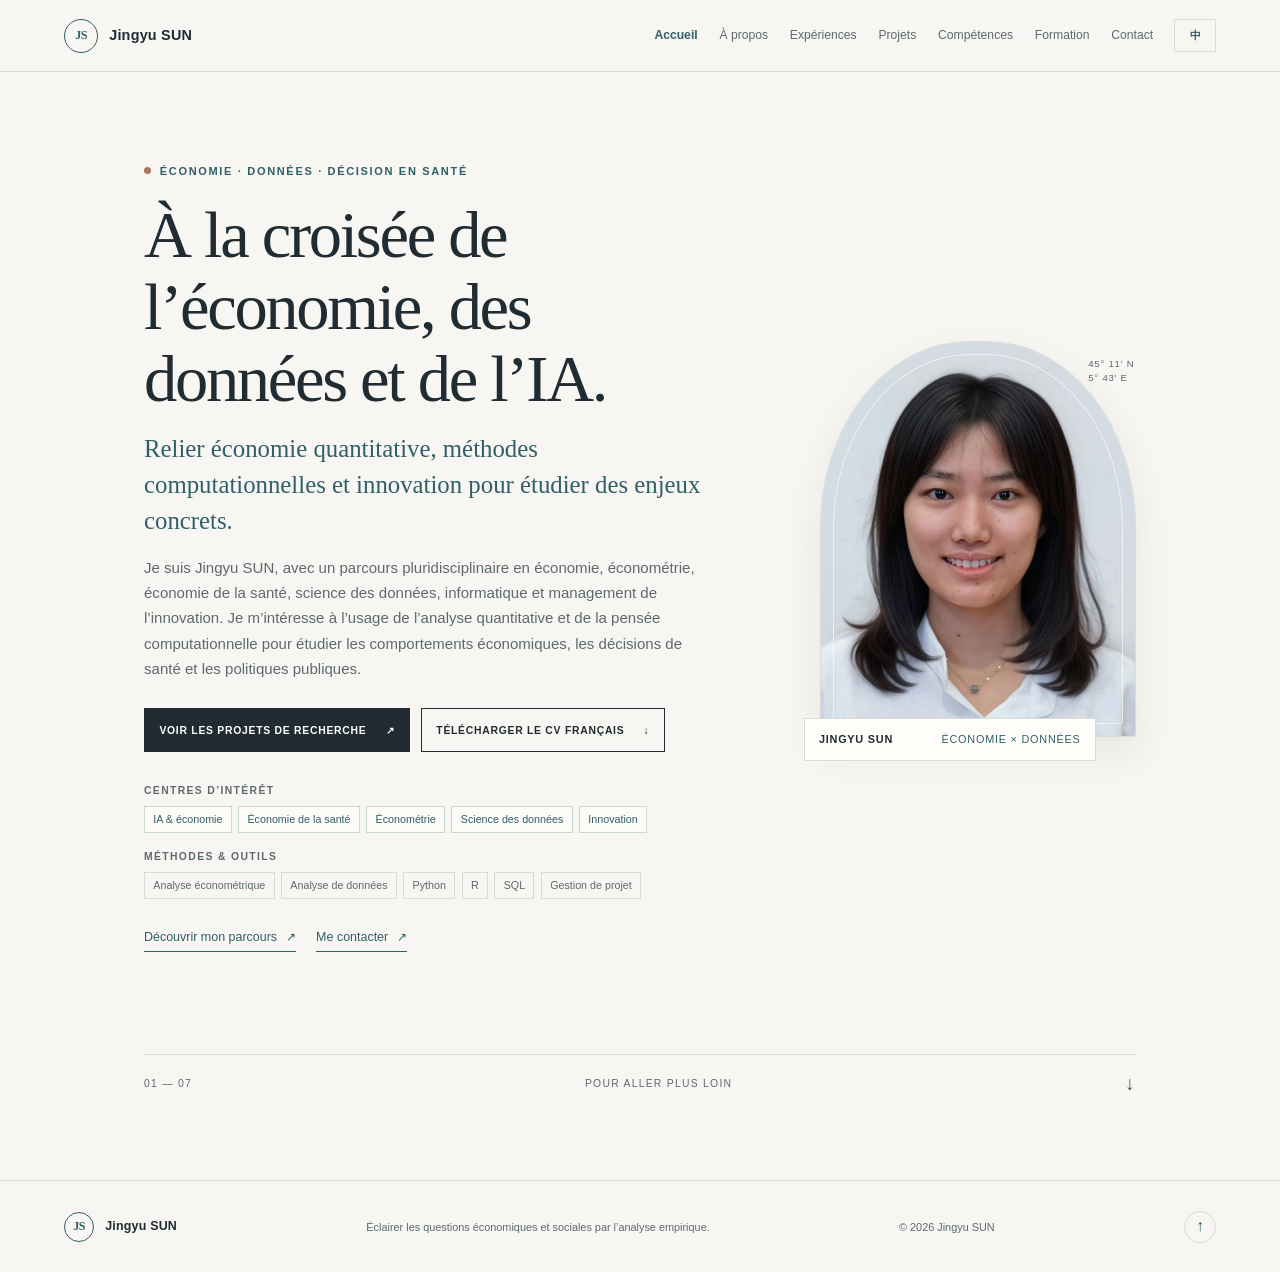
==== index.html @ 1eef6adf "Redesign academic portfolio website" ====
<!doctype html>
<html lang="fr">
<head>
  <meta charset="utf-8"><meta name="viewport" content="width=device-width, initial-scale=1">
  <meta name="description" content="Jingyu SUN — économie quantitative, données, économie de la santé et politiques publiques.">
  <meta name="theme-color" content="#f5f2eb">
  <meta property="og:type" content="website"><meta property="og:title" content="Jingyu SUN | Portfolio académique et professionnel"><meta property="og:description" content="Économie quantitative, données, santé et politiques publiques."><meta property="og:image" content="assets/images/social-card.svg">
  <title>Jingyu SUN | Portfolio académique et professionnel</title>
  <link rel="icon" href="assets/images/favicon.svg" type="image/svg+xml"><link rel="stylesheet" href="css/style.css"><script src="js/main.js" defer></script>
</head>
<body data-page="home" id="top">
  <a class="skip-link" href="#page-content">Aller au contenu</a>
  <header id="site-header" class="site-header"></header>
  <main id="page-content" class="page-shell" tabindex="-1"><noscript>Activez JavaScript pour afficher le portfolio et choisir la langue.</noscript></main>
  <footer id="site-footer" class="site-footer"></footer>
</body>
</html>
---- css/style.css ----
:root{
  color-scheme:light;
  --paper:#f7f6f2;--surface:#fffefa;--surface-soft:#efeee8;--ink:#202b32;--muted:#5d696e;
  --accent:#315f68;--accent-soft:#dce8e5;--line:#d9ddd8;--warm:#ab765e;
  --serif:"Playfair Display",Georgia,"Times New Roman",serif;--sans:"DM Sans",Arial,sans-serif;
  --space:clamp(1.2rem,5vw,4.6rem);--header:72px;--measure:1120px;--ease:180ms ease;
  scroll-behavior:smooth;scroll-padding-top:calc(var(--header) + 1.5rem)
}
*,*::before,*::after{box-sizing:border-box}
html{scroll-behavior:smooth}
body{margin:0;background:var(--paper);color:var(--ink);font:400 16px/1.68 var(--sans);-webkit-font-smoothing:antialiased}
a{color:inherit}
button{font:inherit}
img{max-width:100%}
:focus-visible{outline:3px solid var(--warm);outline-offset:4px}
.sr-only{position:absolute;width:1px;height:1px;padding:0;margin:-1px;overflow:hidden;clip:rect(0,0,0,0);white-space:nowrap;border:0}
.skip-link{position:fixed;z-index:1000;left:1rem;top:1rem;padding:.65rem 1rem;background:var(--ink);color:white;text-decoration:none;transform:translateY(-160%)}
.skip-link:focus{transform:translateY(0)}
.site-header{position:sticky;top:0;z-index:50;min-height:var(--header);padding:.6rem var(--space);display:flex;align-items:center;justify-content:space-between;gap:1.5rem;background:rgba(247,246,242,.96);border-bottom:1px solid var(--line);backdrop-filter:blur(12px)}
.brand{display:inline-flex;align-items:center;gap:.7rem;flex:none;text-decoration:none;font-size:.9rem;font-weight:700;letter-spacing:.015em}
.brand-mark{width:34px;height:34px;border:1px solid var(--accent);border-radius:50%;display:grid;place-items:center;color:var(--accent);font:600 .76rem var(--serif);letter-spacing:-.06em}
.site-nav{display:flex;align-items:center;gap:1.3rem}
.nav-links{display:flex;align-items:center;gap:clamp(.7rem,1.7vw,1.5rem)}
.nav-links a{font-size:.76rem;text-decoration:none;color:var(--muted);white-space:nowrap;transition:color var(--ease)}
.nav-links a:hover,.nav-links a[aria-current=page]{color:var(--accent)}
.nav-links a[aria-current=page]{font-weight:700}
.language-toggle{min-width:42px;padding:.4rem .6rem;border:1px solid var(--line);background:transparent;color:var(--accent);font-size:.7rem;font-weight:700;cursor:pointer}
.menu-toggle{display:none}
.page-shell{width:min(var(--measure),100%);min-height:calc(100vh - var(--header) - 96px);margin-inline:auto;padding:clamp(3rem,7vw,6.5rem) var(--space) 5rem}
.eyebrow{margin:0 0 1.2rem;color:var(--accent);font-size:.69rem;font-weight:700;letter-spacing:.15em;text-transform:uppercase}
h1,h2,h3,p{overflow-wrap:anywhere}
h1,h2{font-family:var(--serif);font-weight:500;letter-spacing:-.035em;line-height:1.15}
.page-intro{max-width:760px;margin-bottom:3.6rem}
.page-intro h1,.contact-page h1{font-size:clamp(2.6rem,6.1vw,4.8rem);margin:0 0 1.2rem;text-wrap:balance}
.page-intro .lead,.contact-page .lead{max-width:720px;font-size:clamp(1.05rem,1.8vw,1.23rem);color:var(--ink);line-height:1.65}
.page-intro>p:last-child:not(.eyebrow){color:var(--muted)}
.home-hero{display:grid;grid-template-columns:minmax(0,1.2fr) minmax(270px,.7fr);gap:clamp(2.5rem,7vw,7rem);align-items:center}
.home-copy{max-width:690px}
.home-copy h1{font-size:clamp(2.65rem,5.2vw,4.5rem);line-height:1.08;margin:.25rem 0 1rem;text-wrap:balance}
.home-subtitle{max-width:640px;margin:.6rem 0 1rem;font:500 clamp(1.18rem,2.1vw,1.55rem)/1.45 var(--serif);color:var(--accent)}
.home-intro{max-width:630px;color:var(--muted);font-size:.94rem}
.eyebrow-dot{display:inline-block;width:7px;height:7px;margin:0 .55rem .05rem 0;background:var(--warm);border-radius:50%}
.home-actions{display:flex;flex-wrap:wrap;gap:.7rem;margin:1.7rem 0 2rem}
.button{min-height:44px;padding:.65rem .9rem;display:inline-flex;align-items:center;justify-content:space-between;gap:1.2rem;border:1px solid var(--ink);text-decoration:none;text-transform:uppercase;font-size:.65rem;font-weight:700;letter-spacing:.07em;transition:background var(--ease),color var(--ease),transform var(--ease)}
.button:hover{transform:translateY(-2px)}
.button-dark{background:var(--ink);color:var(--surface)}
.button-dark:hover{background:var(--accent);border-color:var(--accent)}
.button-outline{background:transparent;color:var(--ink)}
.button-outline:hover{background:var(--surface)}
.minor-heading{margin:1.3rem 0 .45rem;font:700 .65rem/1.4 var(--sans);letter-spacing:.13em;text-transform:uppercase;color:var(--muted)}
.tools-heading{margin-top:1.1rem}
.chips{display:flex;flex-wrap:wrap;gap:.4rem}
.chips span{display:inline-block;padding:.3rem .52rem;border:1px solid var(--line);background:rgba(255,254,250,.65);color:var(--muted);font-size:.67rem;line-height:1.4}
.interest-chips span{color:var(--accent);border-color:#cad8d3}
.core-tools span{background:transparent}
.home-links{display:flex;gap:1.25rem;flex-wrap:wrap;margin-top:1.8rem}
.home-links a{padding-bottom:.15rem;border-bottom:1px solid var(--accent);color:var(--accent);font-size:.78rem;text-decoration:none}
.home-links a span{margin-left:.35rem}
.home-portrait{position:relative;width:min(100%,390px);margin:0 auto;padding:0 0 2.2rem 1rem}
.portrait-frame{position:relative;overflow:hidden;aspect-ratio:4/5;border-radius:47% 47% 2px 2px;border:1px solid var(--line);background:var(--surface-soft);box-shadow:0 15px 38px rgba(32,43,50,.08)}
.portrait-frame::after{content:"";position:absolute;inset:12px;border:1px solid rgba(255,254,250,.6);border-radius:inherit;pointer-events:none}
.portrait-frame img{display:block;width:100%;height:100%;object-fit:cover;object-position:center 42%}
.home-portrait figcaption{position:absolute;z-index:1;left:0;right:2.5rem;bottom:.7rem;display:flex;justify-content:space-between;align-items:center;gap:.8rem;padding:.72rem .9rem;background:var(--surface);border:1px solid var(--line);font-size:.68rem;letter-spacing:.07em;text-transform:uppercase}
.home-portrait figcaption span{color:var(--accent);text-align:right}
.portrait-index{position:absolute;right:.1rem;top:1rem;color:var(--muted);font-size:.6rem;line-height:1.45;letter-spacing:.08em}
.home-note{display:flex;align-items:center;justify-content:space-between;gap:1rem;margin-top:clamp(3.5rem,8vw,6.5rem);padding-top:.8rem;border-top:1px solid var(--line);color:var(--muted);font-size:.65rem;letter-spacing:.12em;text-transform:uppercase}
.home-note a{color:var(--accent);font-size:1.2rem;text-decoration:none}
.content-section{max-width:880px;margin-top:4rem;padding-top:2rem;border-top:1px solid var(--line)}
.content-section h2,.language-panel h2{margin:0 0 1rem;font-size:clamp(1.7rem,3vw,2.5rem)}
.topic-list span{padding:.55rem .72rem;background:var(--accent-soft);border:0;color:var(--accent);font-size:.75rem}
.experience-list{border-top:1px solid var(--line)}
.experience-item{display:grid;grid-template-columns:65px minmax(0,1fr);gap:1.3rem;padding:2rem 0;border-bottom:1px solid var(--line)}
.item-number{font:500 1.4rem/1 var(--serif);color:var(--warm)}
.item-meta{margin:0 0 .4rem;color:var(--muted);font-size:.69rem;letter-spacing:.08em;text-transform:uppercase}
.item-content h2{margin:.15rem 0;font-size:clamp(1.5rem,3vw,2.15rem)}
.item-org{margin:.25rem 0 1rem;color:var(--accent);font-size:.85rem;font-weight:700}
.plain-list{margin:.7rem 0 1.15rem;padding-left:1.2rem;color:var(--muted);font-size:.86rem}
.plain-list li{padding:.16rem 0 .16rem .12rem}
.skill-label{margin:1.3rem 0 .45rem;color:var(--muted);font:700 .65rem/1.4 var(--sans);letter-spacing:.12em;text-transform:uppercase}
.approach{display:grid;grid-template-columns:190px minmax(0,1fr);gap:1.5rem;padding:1.4rem 1.5rem;margin:0 0 3.5rem;background:var(--surface-soft);border-left:2px solid var(--accent)}
.approach .eyebrow{margin:.15rem 0}
.approach p:last-child{margin:0;color:var(--ink-soft,var(--muted));font:500 1.05rem/1.65 var(--serif)}
.project-list{display:grid;gap:3.5rem}
.research-project{padding:1.5rem 0 2rem;border-top:1px solid var(--line)}
.project-header{display:flex;align-items:center;gap:1rem}
.project-header .item-number{font-size:1.65rem}
.project-area{margin:0;color:var(--accent);font-size:.66rem;font-weight:700;letter-spacing:.12em;text-transform:uppercase}
.research-project>h2{max-width:900px;margin:1rem 0 2rem;font-size:clamp(1.55rem,3.4vw,2.5rem);line-height:1.3;overflow-wrap:anywhere}
.project-detail-grid{display:grid;grid-template-columns:repeat(2,minmax(0,1fr));gap:1.7rem 2.5rem}
.project-detail-grid section{min-width:0}
.project-detail-grid h3{margin:.1rem 0 .55rem;color:var(--accent);font:700 .68rem/1.45 var(--sans);letter-spacing:.12em;text-transform:uppercase}
.project-detail-grid p,.project-detail-grid .plain-list{margin:.4rem 0 0;color:var(--muted);font-size:.85rem}
.source-note{max-width:850px;margin:2rem 0 0;color:var(--muted);font-size:.72rem}
.skill-grid{display:grid;grid-template-columns:repeat(2,minmax(0,1fr));gap:0 2.5rem;border-top:1px solid var(--line)}
.skill-card{padding:1.4rem 0 1.6rem;border-bottom:1px solid var(--line)}
.skill-card .item-number{margin:.1rem 0 .8rem}
.skill-card h2{margin:.25rem 0 .8rem;font-size:1.55rem}
.skill-kind{margin:0;color:var(--muted);font-size:.66rem;letter-spacing:.1em;text-transform:uppercase}
.skill-items span{border:0;background:var(--surface-soft);color:var(--ink-soft,var(--muted));padding:.35rem .5rem}
.language-panel{margin-top:3rem;padding-top:1.5rem;border-top:1px solid var(--line)}
.language-panel>div{display:grid;grid-template-columns:repeat(4,minmax(0,1fr));gap:1rem}
.language-panel p{margin:0;padding-left:.8rem;border-left:2px solid var(--accent-soft);display:flex;flex-direction:column}
.language-panel strong{font:600 1.08rem var(--serif)}
.language-panel span{color:var(--muted);font-size:.75rem}
.education-list{position:relative;border-left:1px solid var(--line);margin-left:.45rem;padding-left:2rem}
.education-item{position:relative;padding:0 0 2.4rem}
.education-item:last-child{padding-bottom:0}
.education-dot{position:absolute;left:calc(-2rem - 5px);top:.25rem;width:9px;height:9px;border-radius:50%;background:var(--accent);box-shadow:0 0 0 5px var(--paper)}
.education-item h2{margin:.2rem 0 .5rem;font-size:clamp(1.2rem,2.3vw,1.65rem);line-height:1.4}
.education-item .item-org{margin:.2rem 0}
.education-item .item-org span{color:var(--muted);font-weight:400}
.education-detail{margin:.7rem 0 0;color:var(--muted);font-size:.84rem}
.contact-page{max-width:850px}
.contact-page h1{max-width:790px}
.contact-card{margin-top:3rem;border-top:1px solid var(--line)}
.contact-card a{display:grid;grid-template-columns:110px minmax(0,1fr) auto;align-items:center;gap:1rem;padding:1.1rem 0;border-bottom:1px solid var(--line);text-decoration:none}
.contact-card a:hover strong{color:var(--accent)}
.contact-card a>span{color:var(--accent);font-size:.65rem;font-weight:700;letter-spacing:.12em}
.contact-card strong{font-size:.9rem;font-weight:600;overflow-wrap:anywhere;transition:color var(--ease)}
.contact-card em{color:var(--muted);font-size:.75rem;font-style:normal}
.site-footer{min-height:92px;padding:1.2rem var(--space);display:flex;align-items:center;justify-content:space-between;gap:1.3rem;border-top:1px solid var(--line)}
.site-footer p,.site-footer>span{margin:0;color:var(--muted);font-size:.68rem}
.footer-brand{font-size:.78rem}
.footer-brand .brand-mark{width:30px;height:30px}
.back-top{width:32px;height:32px;display:grid;place-items:center;border:1px solid var(--line);border-radius:50%;color:var(--accent);text-decoration:none}
.site-footer .brand{white-space:nowrap}
@media(max-width:900px){.site-nav{gap:.8rem}.nav-links{gap:.8rem}.nav-links a{font-size:.7rem}.home-hero{grid-template-columns:minmax(0,1.1fr) minmax(235px,.7fr);gap:2rem}}
@media(max-width:720px){:root{--header:64px}.site-header{padding-inline:var(--space)}.menu-toggle{display:grid;place-items:center;width:40px;height:40px;border:1px solid var(--line);background:transparent;cursor:pointer}.menu-icon,.menu-icon::before,.menu-icon::after{display:block;width:17px;height:1.5px;background:var(--ink);position:relative}.menu-icon::before,.menu-icon::after{position:absolute;left:0;content:""}.menu-icon::before{top:-5px}.menu-icon::after{top:5px}.menu-toggle[aria-expanded=true] .menu-icon{background:transparent}.menu-toggle[aria-expanded=true] .menu-icon::before{top:0;transform:rotate(45deg)}.menu-toggle[aria-expanded=true] .menu-icon::after{top:0;transform:rotate(-45deg)}.site-nav{position:absolute;top:var(--header);left:0;right:0;display:flex;align-items:flex-start;gap:.8rem;padding:1rem var(--space) 1.2rem;background:var(--paper);border-bottom:1px solid var(--line);box-shadow:0 14px 28px rgba(32,43,50,.08);visibility:hidden;opacity:0;transform:translateY(-7px);transition:opacity var(--ease),transform var(--ease),visibility var(--ease)}.site-nav.open{visibility:visible;opacity:1;transform:translateY(0)}.nav-links{width:100%;display:grid;grid-template-columns:repeat(2,minmax(0,1fr));gap:0 1.2rem}.nav-links a{padding:.62rem 0;border-bottom:1px solid var(--line);font-size:.82rem}.language-toggle{flex:none;margin-top:.52rem}.home-hero{grid-template-columns:1fr;gap:2rem}.home-copy{order:1}.home-portrait{order:0;width:min(72vw,350px);padding-left:.7rem;padding-bottom:1.8rem}.home-copy h1{font-size:clamp(2.45rem,9vw,3.4rem)}.home-intro{font-size:.9rem}.home-note{margin-top:2.5rem}.page-shell{padding-top:3rem}.approach{grid-template-columns:1fr;gap:.4rem}.project-detail-grid{grid-template-columns:1fr;gap:1.3rem}.site-footer{flex-wrap:wrap}.site-footer p{order:3;width:100%}}
@media(max-width:460px){body{font-size:15px}.home-actions{flex-direction:column;align-items:stretch;max-width:290px}.home-portrait{width:min(84vw,340px)}.home-portrait figcaption{font-size:.58rem;padding:.6rem}.skill-grid{grid-template-columns:1fr}.language-panel>div{grid-template-columns:repeat(2,minmax(0,1fr));row-gap:1rem}.experience-item{grid-template-columns:34px minmax(0,1fr);gap:.8rem}.contact-card a{grid-template-columns:1fr;gap:.3rem}.contact-card em{margin-top:.2rem}.page-intro h1,.contact-page h1{font-size:clamp(2.35rem,11vw,3.4rem)}}
@media(prefers-reduced-motion:reduce){html{scroll-behavior:auto}*,*::before,*::after{transition-duration:.01ms!important;animation-duration:.01ms!important;animation-iteration-count:1!important}}
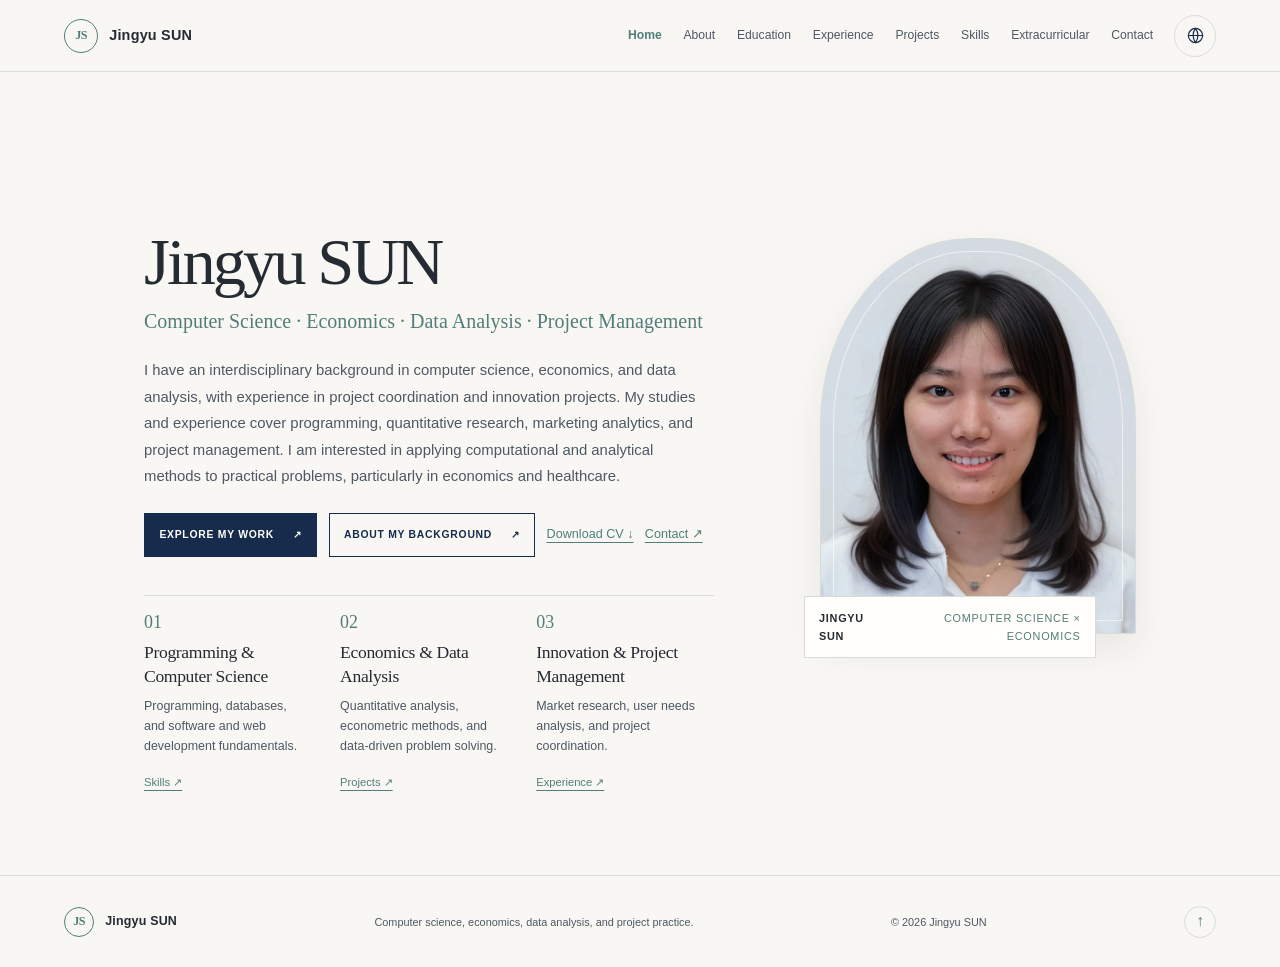
==== commit 6a48c23e: "Refine portfolio content and add extracurricular page" ====
--- a/index.html
+++ b/index.html
@@ -1,17 +1,17 @@
 <!doctype html>
-<html lang="fr">
+<html lang="en">
 <head>
   <meta charset="utf-8"><meta name="viewport" content="width=device-width, initial-scale=1">
-  <meta name="description" content="Jingyu SUN — économie quantitative, données, économie de la santé et politiques publiques.">
-  <meta name="theme-color" content="#f5f2eb">
-  <meta property="og:type" content="website"><meta property="og:title" content="Jingyu SUN | Portfolio académique et professionnel"><meta property="og:description" content="Économie quantitative, données, santé et politiques publiques."><meta property="og:image" content="assets/images/social-card.svg">
-  <title>Jingyu SUN | Portfolio académique et professionnel</title>
+  <meta name="description" content="Jingyu SUN — Computer Science, Economics, Data Analysis, and Project Management.">
+  <meta name="theme-color" content="#F8F7F3">
+  <meta property="og:type" content="website"><meta property="og:title" content="Jingyu SUN | Academic & Professional Portfolio"><meta property="og:description" content="Computer Science, Economics, Data Analysis, and Project Management."><meta property="og:image" content="assets/images/social-card.svg">
+  <title>Jingyu SUN | Academic &amp; Professional Portfolio</title>
   <link rel="icon" href="assets/images/favicon.svg" type="image/svg+xml"><link rel="stylesheet" href="css/style.css"><script src="js/main.js" defer></script>
 </head>
 <body data-page="home" id="top">
   <a class="skip-link" href="#page-content">Aller au contenu</a>
   <header id="site-header" class="site-header"></header>
-  <main id="page-content" class="page-shell" tabindex="-1"><noscript>Activez JavaScript pour afficher le portfolio et choisir la langue.</noscript></main>
+  <main id="page-content" class="page-shell" tabindex="-1"><noscript>JavaScript is required to display the portfolio content.</noscript></main>
   <footer id="site-footer" class="site-footer"></footer>
 </body>
 </html>
--- a/css/style.css
+++ b/css/style.css
@@ -1,14 +1,14 @@
 :root{
   color-scheme:light;
-  --paper:#f7f6f2;--surface:#fffefa;--surface-soft:#efeee8;--ink:#202b32;--muted:#5d696e;
-  --accent:#315f68;--accent-soft:#dce8e5;--line:#d9ddd8;--warm:#ab765e;
+  --paper:#F8F7F3;--surface:#fffefa;--surface-soft:#D9E3DF;--ink:#172B4D;--body:#252B33;--muted:#4d5864;
+  --accent:#527D78;--accent-soft:#D9E3DF;--line:#d9ddd8;--warm:#527D78;
   --serif:"Playfair Display",Georgia,"Times New Roman",serif;--sans:"DM Sans",Arial,sans-serif;
   --space:clamp(1.2rem,5vw,4.6rem);--header:72px;--measure:1120px;--ease:180ms ease;
   scroll-behavior:smooth;scroll-padding-top:calc(var(--header) + 1.5rem)
 }
 *,*::before,*::after{box-sizing:border-box}
 html{scroll-behavior:smooth}
-body{margin:0;background:var(--paper);color:var(--ink);font:400 16px/1.68 var(--sans);-webkit-font-smoothing:antialiased}
+body{margin:0;background:var(--paper);color:var(--body);font:400 16px/1.68 var(--sans);-webkit-font-smoothing:antialiased}
 a{color:inherit}
 button{font:inherit}
 img{max-width:100%}
@@ -90,7 +90,6 @@
 .project-detail-grid section{min-width:0}
 .project-detail-grid h3{margin:.1rem 0 .55rem;color:var(--accent);font:700 .68rem/1.45 var(--sans);letter-spacing:.12em;text-transform:uppercase}
 .project-detail-grid p,.project-detail-grid .plain-list{margin:.4rem 0 0;color:var(--muted);font-size:.85rem}
-.source-note{max-width:850px;margin:2rem 0 0;color:var(--muted);font-size:.72rem}
 .skill-grid{display:grid;grid-template-columns:repeat(2,minmax(0,1fr));gap:0 2.5rem;border-top:1px solid var(--line)}
 .skill-card{padding:1.4rem 0 1.6rem;border-bottom:1px solid var(--line)}
 .skill-card .item-number{margin:.1rem 0 .8rem}
@@ -128,3 +127,74 @@
 @media(max-width:720px){:root{--header:64px}.site-header{padding-inline:var(--space)}.menu-toggle{display:grid;place-items:center;width:40px;height:40px;border:1px solid var(--line);background:transparent;cursor:pointer}.menu-icon,.menu-icon::before,.menu-icon::after{display:block;width:17px;height:1.5px;background:var(--ink);position:relative}.menu-icon::before,.menu-icon::after{position:absolute;left:0;content:""}.menu-icon::before{top:-5px}.menu-icon::after{top:5px}.menu-toggle[aria-expanded=true] .menu-icon{background:transparent}.menu-toggle[aria-expanded=true] .menu-icon::before{top:0;transform:rotate(45deg)}.menu-toggle[aria-expanded=true] .menu-icon::after{top:0;transform:rotate(-45deg)}.site-nav{position:absolute;top:var(--header);left:0;right:0;display:flex;align-items:flex-start;gap:.8rem;padding:1rem var(--space) 1.2rem;background:var(--paper);border-bottom:1px solid var(--line);box-shadow:0 14px 28px rgba(32,43,50,.08);visibility:hidden;opacity:0;transform:translateY(-7px);transition:opacity var(--ease),transform var(--ease),visibility var(--ease)}.site-nav.open{visibility:visible;opacity:1;transform:translateY(0)}.nav-links{width:100%;display:grid;grid-template-columns:repeat(2,minmax(0,1fr));gap:0 1.2rem}.nav-links a{padding:.62rem 0;border-bottom:1px solid var(--line);font-size:.82rem}.language-toggle{flex:none;margin-top:.52rem}.home-hero{grid-template-columns:1fr;gap:2rem}.home-copy{order:1}.home-portrait{order:0;width:min(72vw,350px);padding-left:.7rem;padding-bottom:1.8rem}.home-copy h1{font-size:clamp(2.45rem,9vw,3.4rem)}.home-intro{font-size:.9rem}.home-note{margin-top:2.5rem}.page-shell{padding-top:3rem}.approach{grid-template-columns:1fr;gap:.4rem}.project-detail-grid{grid-template-columns:1fr;gap:1.3rem}.site-footer{flex-wrap:wrap}.site-footer p{order:3;width:100%}}
 @media(max-width:460px){body{font-size:15px}.home-actions{flex-direction:column;align-items:stretch;max-width:290px}.home-portrait{width:min(84vw,340px)}.home-portrait figcaption{font-size:.58rem;padding:.6rem}.skill-grid{grid-template-columns:1fr}.language-panel>div{grid-template-columns:repeat(2,minmax(0,1fr));row-gap:1rem}.experience-item{grid-template-columns:34px minmax(0,1fr);gap:.8rem}.contact-card a{grid-template-columns:1fr;gap:.3rem}.contact-card em{margin-top:.2rem}.page-intro h1,.contact-page h1{font-size:clamp(2.35rem,11vw,3.4rem)}}
 @media(prefers-reduced-motion:reduce){html{scroll-behavior:auto}*,*::before,*::after{transition-duration:.01ms!important;animation-duration:.01ms!important;animation-iteration-count:1!important}}
+
+/* Final editorial refinement and the additional extracurricular route. */
+.site-header{background:rgba(248,247,243,.97)}
+.home-redesign{align-items:start;padding-top:clamp(2.2rem,5vw,4.6rem)}
+.home-redesign .home-copy h1{margin:0 0 .55rem;font-size:clamp(2.7rem,5.2vw,4.25rem);letter-spacing:-.045em}
+.home-descriptor{max-width:650px;margin:0 0 1.25rem;color:var(--accent);font:500 clamp(1rem,1.6vw,1.25rem)/1.55 var(--serif)}
+.home-redesign .home-intro{max-width:690px;font-size:.93rem;line-height:1.78}
+.home-redesign .home-portrait{margin-top:.8rem}
+.home-redesign .home-actions{align-items:center;margin:1.45rem 0 2.4rem}
+.text-link,.capability a{color:var(--accent);font-size:.79rem;text-decoration-thickness:1px;text-underline-offset:4px}
+.capability-grid{display:grid;grid-template-columns:repeat(3,minmax(0,1fr));gap:1.15rem;border-top:1px solid var(--line)}
+.capability{min-width:0;padding:1.05rem .9rem 0 0}
+.capability .item-number{margin:.08rem 0 .55rem;font-size:1.12rem}
+.capability h2{margin:.3rem 0 .55rem;font-size:1.1rem;letter-spacing:-.02em;line-height:1.35}
+.capability p:not(.item-number){margin:.3rem 0 .7rem;color:var(--muted);font-size:.78rem;line-height:1.6}
+.capability a{font-size:.7rem}
+.about-grid{display:grid;grid-template-columns:repeat(2,minmax(0,1fr));border-top:1px solid var(--line)}
+.about-item{display:grid;grid-template-columns:40px minmax(0,1fr);gap:.8rem;padding:1.35rem 1.5rem 1.35rem 0;border-bottom:1px solid var(--line)}
+.about-item:nth-child(odd){margin-right:1.5rem}
+.about-item h2{margin:.05rem 0 .35rem;font-size:1.24rem}
+.about-item p{margin:0;color:var(--muted);font-size:.86rem;line-height:1.72}
+.original-title{max-width:940px;margin:-1.35rem 0 1.7rem;color:var(--muted);font:italic .82rem/1.6 var(--serif);overflow-wrap:anywhere}
+.original-title span{font:600 .63rem/1.4 var(--sans);letter-spacing:.08em;text-transform:uppercase;color:var(--accent)}
+.tool-list{margin:.9rem 0 0}
+.tool-list>div{display:grid;grid-template-columns:minmax(82px,.38fr) minmax(0,1fr);gap:.6rem;padding:.43rem 0;border-bottom:1px solid var(--line)}
+.tool-list>div:last-child{border-bottom:0}
+.tool-list dt{font-size:.8rem;font-weight:700;color:var(--ink)}
+.tool-list dd{margin:0;color:var(--muted);font-size:.77rem;line-height:1.5}
+.skill-related{display:flex;flex-wrap:wrap;gap:.35rem .8rem;margin:.85rem 0 0;padding-top:.65rem;border-top:1px solid var(--line);font-size:.7rem}
+.skill-related a{color:var(--accent);text-decoration:none}
+.skill-related a:hover{text-decoration:underline;text-underline-offset:3px}
+.activity-list{border-top:1px solid var(--line)}
+.activity-item{display:grid;grid-template-columns:54px minmax(0,1fr);gap:1rem;padding:1.5rem 0;border-bottom:1px solid var(--line)}
+.activity-item h2{margin:.2rem 0 .65rem;font-size:1.4rem;line-height:1.35}
+.activity-item ul{margin:.4rem 0 0;padding-left:1.2rem;color:var(--muted);font-size:.85rem}
+.interests-section{margin-top:2.7rem}
+.interests-grid{display:grid;grid-template-columns:repeat(5,minmax(0,1fr));gap:1.2rem}
+.interests-grid article{padding-top:.8rem;border-top:1px solid var(--line)}
+.interests-grid h3{margin:0 0 .3rem;font:700 .72rem/1.4 var(--sans);color:var(--accent)}
+.interests-grid p{margin:0;color:var(--muted);font-size:.78rem;line-height:1.6}
+.language-control{position:relative;flex:none}
+.language-toggle{width:42px;height:42px;min-width:42px;padding:.55rem;display:grid;place-items:center;border-radius:50%;color:var(--ink)}
+.language-toggle svg{width:19px;height:19px;fill:none;stroke:currentColor;stroke-width:1.5;stroke-linecap:round;stroke-linejoin:round}
+.language-toggle:hover,.language-toggle[aria-expanded=true]{background:var(--surface-soft)}
+.language-menu{position:absolute;z-index:12;right:0;top:calc(100% + .65rem);min-width:142px;padding:.35rem;background:var(--surface);border:1px solid var(--line);box-shadow:0 12px 28px rgba(23,43,77,.12)}
+.language-menu[hidden]{display:none}
+.language-menu button{display:block;width:100%;padding:.55rem .65rem;border:0;background:transparent;text-align:left;color:var(--body);font-size:.8rem;cursor:pointer}
+.language-menu button:hover,.language-menu button[aria-current=true]{background:var(--surface-soft);color:var(--ink)}
+.language-menu button[aria-current=true]::after{content:'✓';float:right;color:var(--accent)}
+.contact-page h1{font-size:clamp(2rem,4vw,3.2rem);letter-spacing:-.025em}
+.contact-card{margin-top:1.4rem;max-width:790px}
+.contact-card a{grid-template-columns:130px minmax(0,1fr) auto}
+@media(max-width:980px){
+  .site-header{position:sticky;top:0;z-index:10}
+  .menu-toggle{display:grid;place-items:center;width:40px;height:40px;border:1px solid var(--line);background:transparent;cursor:pointer}
+  .site-nav{position:absolute;top:var(--header);left:0;right:0;display:flex;align-items:flex-start;gap:.8rem;padding:1rem var(--space) 1.2rem;background:var(--paper);border-bottom:1px solid var(--line);box-shadow:0 14px 28px rgba(23,43,77,.08);visibility:hidden;opacity:0;transform:translateY(-7px);transition:opacity var(--ease),transform var(--ease),visibility var(--ease)}
+  .site-nav.open{visibility:visible;opacity:1;transform:translateY(0)}
+  .nav-links{width:100%;display:grid;grid-template-columns:repeat(2,minmax(0,1fr));gap:0 1.2rem}
+  .nav-links a{padding:.62rem 0;border-bottom:1px solid var(--line);font-size:.82rem}
+  .language-toggle{margin-top:.35rem}
+}
+@media(max-width:760px){
+  .capability-grid{grid-template-columns:1fr;gap:0}
+  .capability{display:grid;grid-template-columns:34px minmax(0,1fr);column-gap:.7rem;padding:.85rem 0;border-bottom:1px solid var(--line)}
+  .capability .item-number{grid-row:span 3}
+  .capability h2{margin:0}
+  .capability p:not(.item-number){margin:.25rem 0 .3rem}
+  .about-grid{grid-template-columns:1fr}
+  .about-item:nth-child(odd){margin-right:0}
+  .interests-grid{grid-template-columns:repeat(2,minmax(0,1fr))}
+}
